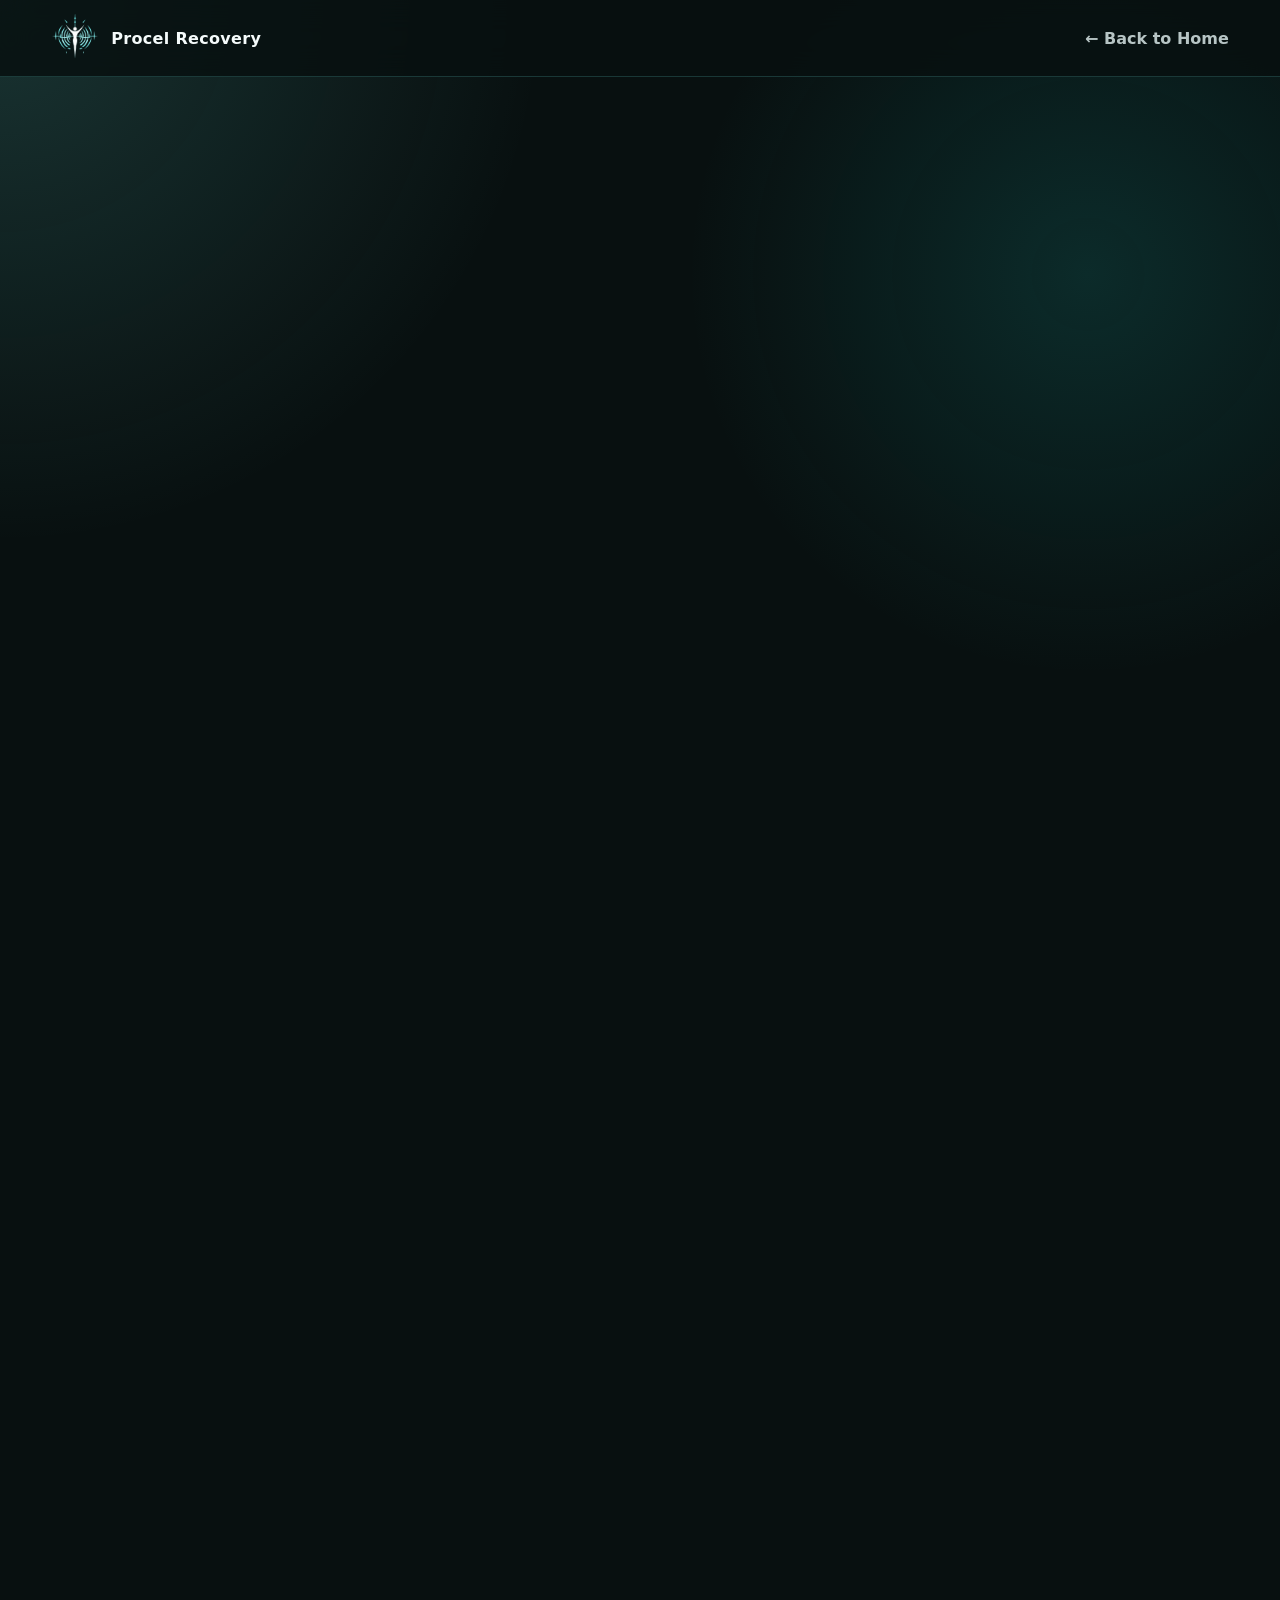
==== partners.html @ 38764b3d "Create partners.html" ====
<!DOCTYPE html>
<html lang="en">
<head>
    <meta charset="UTF-8">
    <meta name="viewport" content="width=device-width, initial-scale=1.0">
    <title>Wellness Community | Procel Recovery & Massage</title>
    <link rel="stylesheet" href="styles.css">
</head>

<body>

<header class="site-header">
    <a class="brand" href="index.html">
        <img src="procel-logo.png" alt="Procel Recovery Logo">
        <span>Procel Recovery</span>
    </a>

    <nav class="site-nav">
        <a href="index.html">← Back to Home</a>
    </nav>
</header>

<main class="section-pad">

<div class="section-heading reveal">
    <p class="eyebrow">Wellness Community</p>
    <h2>Trusted professionals I recommend</h2>
    <p>
        Recovery works best when great professionals work together.
        Here are businesses I personally recommend.
    </p>
</div>

<div class="cards">

<div class="card reveal">
    <img src="cutting-edge-logo.jpg" alt="Cutting Edge Core Pilates">

    <h3>Cutting Edge Core Pilates</h3>

    <p>
        Pilates, movement, strength, and rehabilitation located in the same
        building as Procel Recovery & Massage.
    </p>

    <a class="button primary"
       href="https://cuttingedgecore.com"
       target="_blank">
       Visit Website
    </a>
</div>

<div class="card reveal">
    <img src="prestige-logo.png" alt="Prestige Strength & Fitness">

    <h3>Prestige Strength & Fitness</h3>

    <p>
        Personalized strength and fitness coaching to help you move and perform
        at your best.
    </p>

    <a class="button primary"
       href="https://sites.google.com/prestige-sf.com/home"
       target="_blank">
       Visit Website
    </a>
</div>

</div>

</main>

</body>
</html>
---- styles.css ----
:root {
  --bg: #081010;
  --panel: #111a1b;
  --panel-2: #172223;
  --text: #f5fbfb;
  --muted: #b7c5c5;
  --teal: #72eee6;
  --teal-dark: #1aa7a1;
  --line: rgba(114, 238, 230, .18);
  --shadow: 0 24px 70px rgba(0,0,0,.38);
}

* { box-sizing: border-box; }
html { scroll-behavior: smooth; }
body {
  margin: 0;
  font-family: Inter, system-ui, -apple-system, BlinkMacSystemFont, "Segoe UI", sans-serif;
  color: var(--text);
  background:
    radial-gradient(circle at top left, rgba(114,238,230,.16), transparent 34rem),
    radial-gradient(circle at 85% 15%, rgba(26,167,161,.18), transparent 25rem),
    var(--bg);
}

a { color: inherit; }

.site-header {
  position: sticky;
  top: 0;
  z-index: 20;
  display: flex;
  align-items: center;
  justify-content: space-between;
  padding: 14px clamp(18px, 4vw, 56px);
  background: rgba(8,16,16,.84);
  border-bottom: 1px solid var(--line);
  backdrop-filter: blur(16px);
}

.brand {
  display: flex;
  align-items: center;
  gap: 12px;
  text-decoration: none;
  font-weight: 800;
  letter-spacing: .02em;
}
.brand img { width: 48px; height: 48px; object-fit: cover; border-radius: 10px; }

.site-nav { display: flex; align-items: center; gap: 24px; color: var(--muted); font-weight: 700; }
.site-nav a { text-decoration: none; }
.site-nav a:hover { color: var(--teal); }
.nav-book { padding: 10px 16px; color: #031313 !important; background: var(--teal); border-radius: 999px; }
.nav-toggle { display: none; background: none; color: var(--text); border: 0; font-size: 28px; }

.section-pad { padding: clamp(64px, 9vw, 110px) clamp(20px, 6vw, 88px); }
.hero { display: grid; grid-template-columns: 1.1fr .9fr; gap: clamp(36px, 6vw, 90px); align-items: center; min-height: 88vh; }
.eyebrow { color: var(--teal); text-transform: uppercase; letter-spacing: .18em; font-size: .78rem; font-weight: 800; }
h1, h2, h3, p { margin-top: 0; }
h1 { font-size: clamp(2.5rem, 6vw, 5.7rem); line-height: .95; letter-spacing: -.07em; max-width: 950px; }
h2 { font-size: clamp(2rem, 4vw, 3.8rem); line-height: 1; letter-spacing: -.05em; }
h3 { font-size: 1.35rem; }
p { color: var(--muted); line-height: 1.75; }
.hero-text { font-size: clamp(1.05rem, 2vw, 1.35rem); max-width: 740px; }
.hero-actions { display: flex; flex-wrap: wrap; gap: 14px; margin: 32px 0; }
.button { display: inline-flex; align-items: center; justify-content: center; min-height: 52px; padding: 0 22px; border-radius: 999px; text-decoration: none; font-weight: 800; }
.primary { background: var(--teal); color: #031313; box-shadow: 0 0 32px rgba(114,238,230,.28); }
.secondary { border: 1px solid var(--line); color: var(--text); background: rgba(255,255,255,.04); }
.trust-row { display: flex; flex-wrap: wrap; gap: 10px; color: var(--muted); }
.trust-row span { border: 1px solid var(--line); padding: 10px 14px; border-radius: 999px; background: rgba(255,255,255,.03); }
.hero-card { border: 1px solid var(--line); border-radius: 34px; padding: 24px; background: linear-gradient(160deg, rgba(255,255,255,.06), rgba(255,255,255,.02)); box-shadow: var(--shadow); }
.hero-card img { width: 100%; display: block; border-radius: 22px; }
.pulse-card { margin-top: 18px; padding: 22px; border-radius: 22px; background: var(--panel); border: 1px solid var(--line); }
.pulse-card strong { color: var(--teal); font-size: 1.1rem; }

.intro { max-width: 1100px; }
.intro p:last-child { font-size: 1.25rem; }
.section-heading { max-width: 850px; margin-bottom: 34px; }
.cards { display: grid; grid-template-columns: repeat(3, minmax(0, 1fr)); gap: 22px; }
.service-card, details, .about-box, .tecar, .cta {
  border: 1px solid var(--line);
  background: linear-gradient(180deg, rgba(255,255,255,.06), rgba(255,255,255,.025));
  border-radius: 28px;
  box-shadow: var(--shadow);
}
.service-card { padding: 28px; min-height: 390px; }
.price-list, .check-list { list-style: none; padding: 0; margin: 24px 0; }
.price-list li { display: flex; justify-content: space-between; gap: 18px; padding: 13px 0; border-bottom: 1px solid rgba(255,255,255,.1); color: var(--muted); }
.price-list strong { color: var(--text); }
.check-list li { padding: 10px 0; color: var(--muted); }
.check-list li::before { content: "✓"; color: var(--teal); margin-right: 10px; }
.text-link { color: var(--teal); text-decoration: none; font-weight: 800; }
.tecar { display: grid; grid-template-columns: .9fr 1.1fr; gap: 34px; align-items: start; }
.about { padding-top: 0; }
.about-box { max-width: 1000px; padding: clamp(28px, 5vw, 52px); }
.faq-grid { display: grid; grid-template-columns: repeat(2, minmax(0, 1fr)); gap: 18px; }
details { padding: 24px; }
summary { cursor: pointer; font-weight: 800; color: var(--text); }
details p { margin: 16px 0 0; }
.cta { text-align: center; max-width: 1020px; margin: 0 auto 60px; padding: clamp(36px, 6vw, 70px); }
.cta h2 { margin-bottom: 14px; }
.site-footer { display: flex; justify-content: space-between; gap: 22px; padding: 34px clamp(20px, 6vw, 88px); border-top: 1px solid var(--line); color: var(--muted); background: #060b0b; }
.footer-links { display: flex; flex-wrap: wrap; gap: 16px; }
.footer-links a { color: var(--teal); text-decoration: none; font-weight: 700; }
.reveal { opacity: 0; transform: translateY(20px); transition: opacity .7s ease, transform .7s ease; }
.reveal.visible { opacity: 1; transform: translateY(0); }

@media (max-width: 900px) {
  .nav-toggle { display: block; }
  .site-nav { position: absolute; top: 77px; left: 14px; right: 14px; display: none; flex-direction: column; align-items: stretch; padding: 18px; background: var(--panel); border: 1px solid var(--line); border-radius: 22px; }
  .site-nav.open { display: flex; }
  .hero, .tecar { grid-template-columns: 1fr; }
  .cards, .faq-grid { grid-template-columns: 1fr; }
  .site-footer { flex-direction: column; }
  h1 { font-size: clamp(2.65rem, 14vw, 4rem); }
}

.hero-card img {
  filter:
    drop-shadow(0 0 10px #00e5ff)
    drop-shadow(0 0 20px rgba(0, 229, 255, 0.55))
    drop-shadow(0 0 35px rgba(0, 229, 255, 0.3));
  animation: logoPulse 2.8s ease-in-out infinite;
}

@keyframes logoPulse {
  0%, 100% {
    filter:
      drop-shadow(0 0 8px #00e5ff)
      drop-shadow(0 0 18px rgba(0, 229, 255, 0.45))
      drop-shadow(0 0 30px rgba(0, 229, 255, 0.25));
    transform: scale(1);
  }

  50% {
    filter:
      drop-shadow(0 0 14px #00e5ff)
      drop-shadow(0 0 28px rgba(0, 229, 255, 0.65))
      drop-shadow(0 0 45px rgba(0, 229, 255, 0.35));
    transform: scale(1.02);
  }
}
/* ==========================
   MEMBERSHIP SECTION
========================== */

.membership{
    background:#0d0d0d;
    border-top:1px solid rgba(255,255,255,.08);
}

.membership-grid{
    display:grid;
    grid-template-columns:1.2fr 1fr;
    gap:3rem;
    align-items:center;
    margin-top:3rem;
}

.membership-image img{
    width:100%;
    border-radius:18px;
    box-shadow:0 25px 60px rgba(0,0,0,.45);
    display:block;
}

.membership-details{
    display:flex;
    flex-direction:column;
    gap:1.5rem;
}

.price-box{
    background:#111;
    border:2px solid #12d7e8;
    border-radius:18px;
    padding:2rem;
}

.price-box h3{
    margin:0;
    font-size:3rem;
    color:#12d7e8;
}

.price-box span{
    font-size:1.3rem;
    color:#ffffff;
}

.price-box p{
    margin-top:1rem;
    color:#d7d7d7;
}

.membership-list{
    list-style:none;
    padding:0;
    margin:0;
}

.membership-list li{
    padding:.8rem 0;
    border-bottom:1px solid rgba(255,255,255,.08);
}

#membership .button{
    width:fit-content;
    padding:16px 36px;
}

@media(max-width:900px){

    .membership-grid{
        grid-template-columns:1fr;
    }

    .membership-image{
        order:1;
    }

    .membership-details{
        order:2;
    }

    .price-box h3{
        font-size:2.3rem;
    }

}
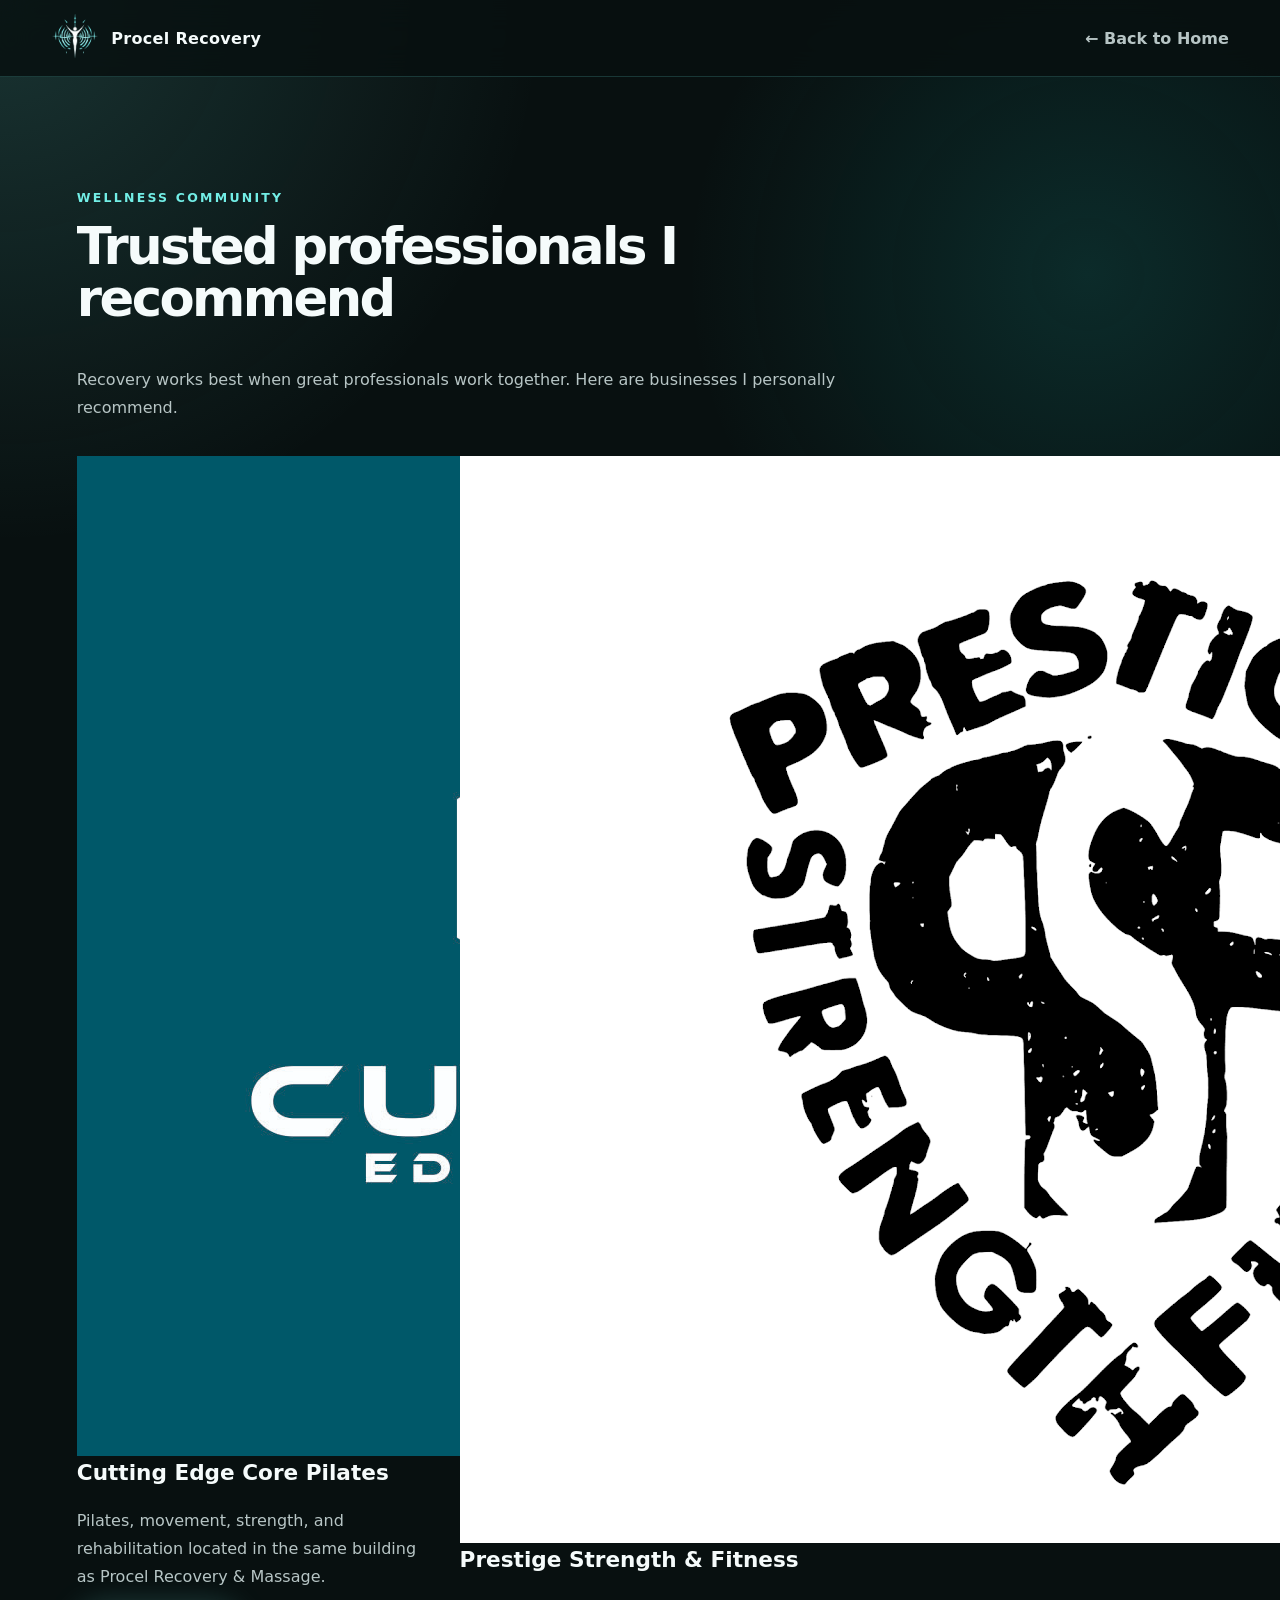
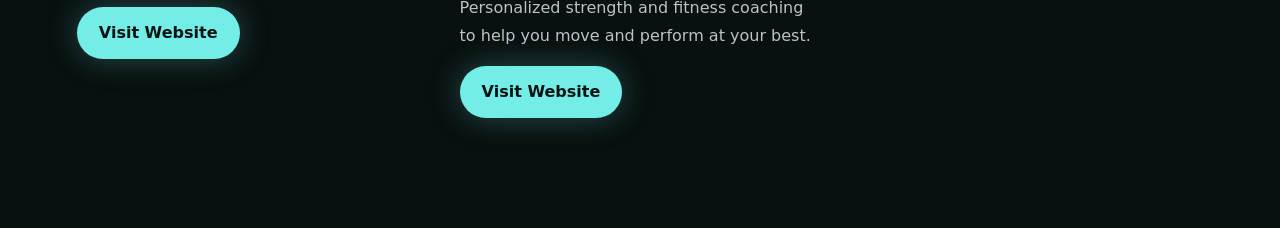
==== commit 236e69f2: "Update partners.html" ====
--- a/partners.html
+++ b/partners.html
@@ -22,7 +22,7 @@
 
 <main class="section-pad">
 
-<div class="section-heading reveal">
+<div class="section-heading">
     <p class="eyebrow">Wellness Community</p>
     <h2>Trusted professionals I recommend</h2>
     <p>
@@ -33,7 +33,7 @@
 
 <div class="cards">
 
-<div class="card reveal">
+<div class="card">
     <img src="cutting-edge-logo.jpg" alt="Cutting Edge Core Pilates">
 
     <h3>Cutting Edge Core Pilates</h3>
@@ -50,7 +50,7 @@
     </a>
 </div>
 
-<div class="card reveal">
+<div class="card">
     <img src="prestige-logo.png" alt="Prestige Strength & Fitness">
 
     <h3>Prestige Strength & Fitness</h3>
@@ -70,6 +70,6 @@
 </div>
 
 </main>
-
+<script src="script.js"></script>
 </body>
 </html>
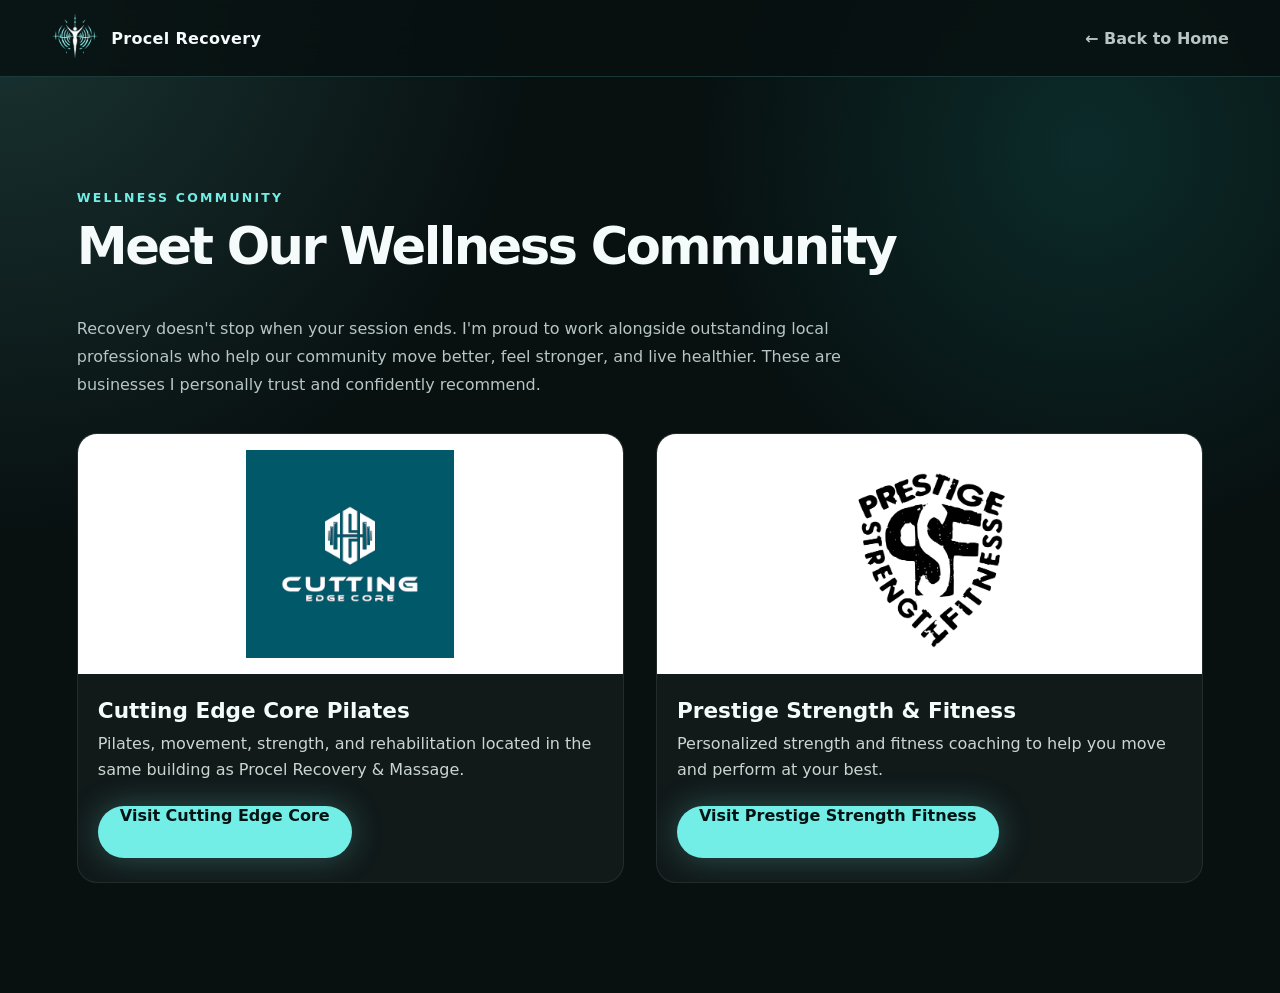
==== commit 8ebcebcf: "Update partners.html" ====
--- a/partners.html
+++ b/partners.html
@@ -24,11 +24,10 @@
 
 <div class="section-heading">
     <p class="eyebrow">Wellness Community</p>
-    <h2>Trusted professionals I recommend</h2>
+   <h2>Meet Our Wellness Community</h2>
     <p>
-        Recovery works best when great professionals work together.
-        Here are businesses I personally recommend.
-    </p>
+Recovery doesn't stop when your session ends. I'm proud to work alongside outstanding local professionals who help our community move better, feel stronger, and live healthier. These are businesses I personally trust and confidently recommend.
+</p>
 </div>
 
 <div class="cards">
@@ -46,7 +45,7 @@
     <a class="button primary"
        href="https://cuttingedgecore.com"
        target="_blank">
-       Visit Website
+       Visit Cutting Edge Core
     </a>
 </div>
 
@@ -63,7 +62,7 @@
     <a class="button primary"
        href="https://sites.google.com/prestige-sf.com/home"
        target="_blank">
-       Visit Website
+       Visit Prestige Strength Fitness
     </a>
 </div>
 
--- a/styles.css
+++ b/styles.css
@@ -228,3 +228,47 @@
     }
 
 }
+/* Wellness Community */
+.cards{
+    display:grid;
+    grid-template-columns:repeat(auto-fit,minmax(320px,1fr));
+    gap:2rem;
+    margin-top:2rem;
+}
+
+.card{
+    background:rgba(255,255,255,.04);
+    border:1px solid rgba(255,255,255,.08);
+    border-radius:20px;
+    overflow:hidden;
+    transition:.3s;
+}
+
+.card:hover{
+    transform:translateY(-6px);
+    border-color:#5ff2d0;
+    box-shadow:0 15px 35px rgba(95,242,208,.15);
+}
+
+.card img{
+    width:100%;
+    height:240px;
+    object-fit:contain;
+    background:#fff;
+    padding:1rem;
+}
+
+.card h3{
+    margin:1.25rem 1.25rem .5rem;
+}
+
+.card p{
+    margin:0 1.25rem 1.5rem;
+    color:#c9d6d2;
+    line-height:1.6;
+}
+
+.card .button{
+    margin:0 1.25rem 1.5rem;
+    display:inline-block;
+}
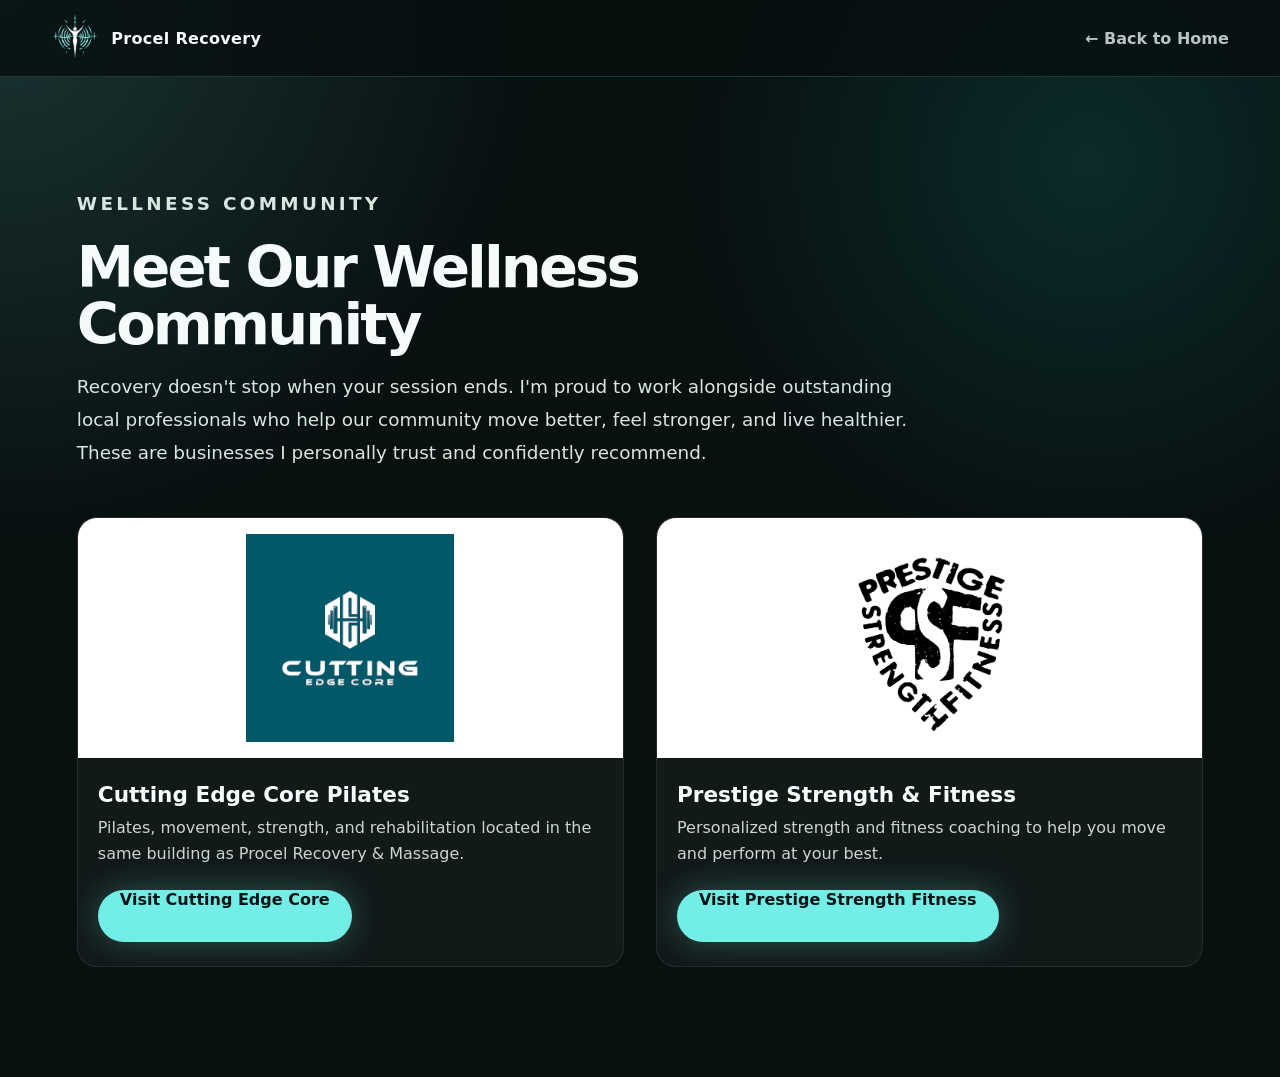
==== commit c0eac748: "Update partners.html" ====
--- a/partners.html
+++ b/partners.html
@@ -1,6 +1,15 @@
 <!DOCTYPE html>
 <html lang="en">
 <head>
+    <!-- Google tag (gtag.js) -->
+<script async src="https://www.googletagmanager.com/gtag/js?id=G-RLYZJTH4BH"></script>
+<script>
+  window.dataLayer = window.dataLayer || [];
+  function gtag(){dataLayer.push(arguments);}
+  gtag('js', new Date());
+
+  gtag('config', 'G-RLYZJTH4BH');
+</script>
     <meta charset="UTF-8">
     <meta name="viewport" content="width=device-width, initial-scale=1.0">
     <title>Wellness Community | Procel Recovery & Massage</title>
--- a/styles.css
+++ b/styles.css
@@ -233,7 +233,7 @@
     display:grid;
     grid-template-columns:repeat(auto-fit,minmax(320px,1fr));
     gap:2rem;
-    margin-top:2rem;
+    margin-top:3rem;
 }
 
 .card{
@@ -272,3 +272,46 @@
     margin:0 1.25rem 1.5rem;
     display:inline-block;
 }
+.section-heading p{
+    font-size:1.15rem;
+    line-height:1.8;
+    max-width:850px;
+    color:#d8e6e2;
+}
+.section-heading h2{
+    font-size:3.6rem;
+    margin-bottom:1rem;
+}
+.card .button:hover{
+    transform:translateY(-2px);
+    box-shadow:0 8px 20px rgba(95,242,208,.35);
+}
+.about-profile{
+  display:grid;
+  grid-template-columns:minmax(240px, 340px) 1fr;
+  gap:2rem;
+  align-items:center;
+}
+
+.about-photo{
+  max-width:340px;
+}
+
+.about-photo img{
+  width:100%;
+  max-width:340px;
+  height:auto;
+  display:block;
+  border-radius:20px;
+}
+
+@media (max-width: 900px){
+  .about-profile{
+    grid-template-columns:1fr;
+  }
+
+  .about-photo{
+    max-width:260px;
+    margin:0 auto;
+  }
+}
